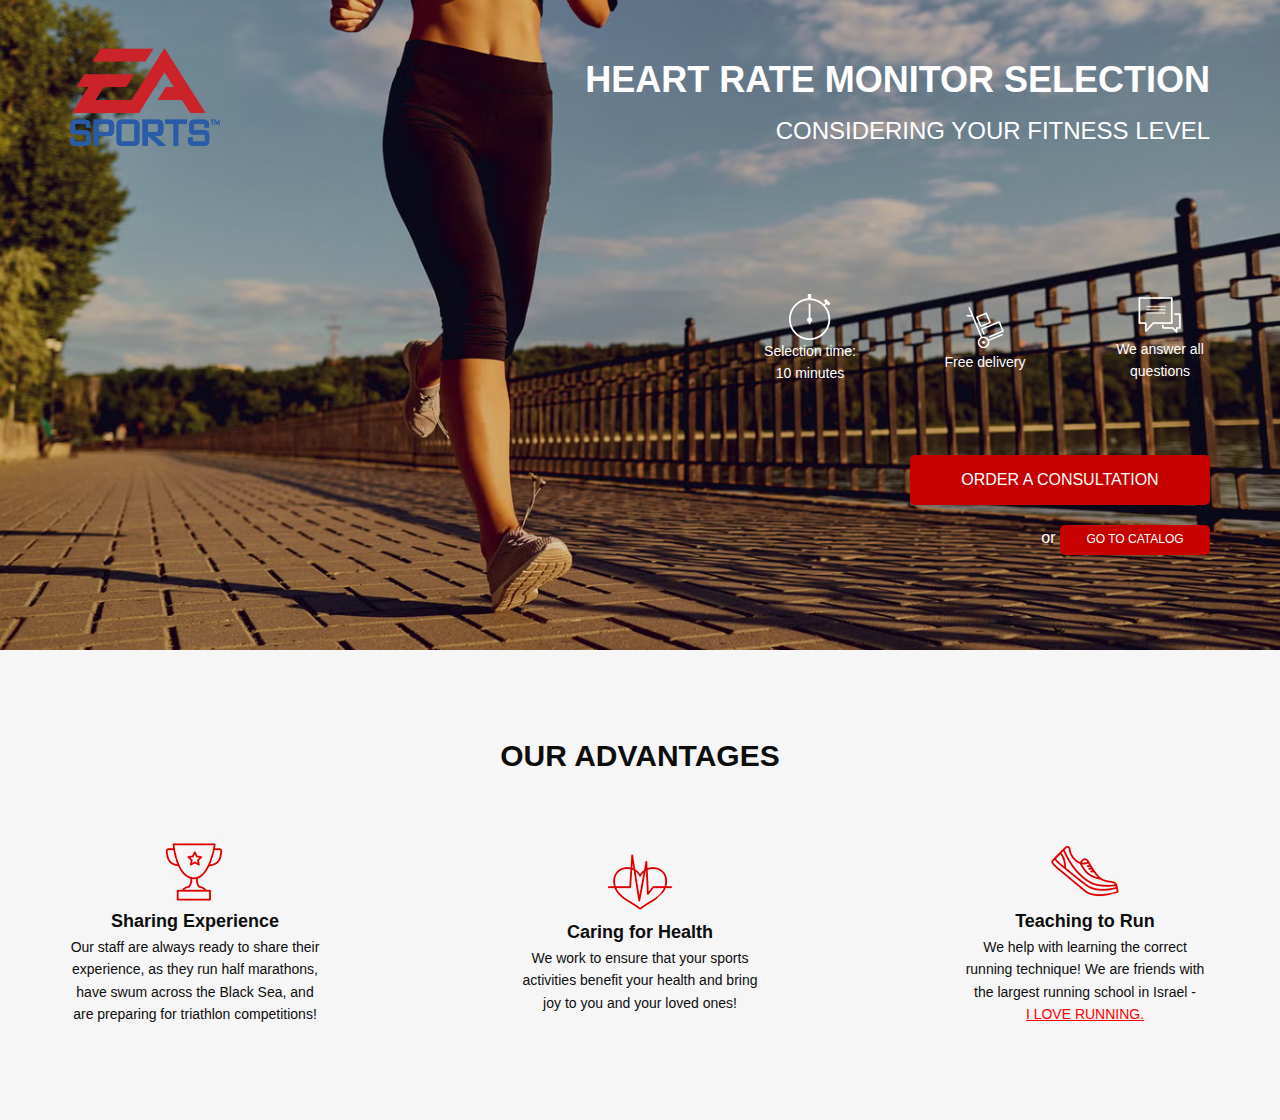
==== index.html @ 6e117849 "Modified buttons and added 'back' battons to return to main view." ====
<!DOCTYPE html>
<html lang="en">
    <head>
        <meta charset="UTF-8">
        <meta name="viewport" content="width=device-width, initial-scale=1.0">
        <meta http-equiv="X-UA-Compatible" content="ie=edge">
        <meta name="description" content="Get the best heart rate monitor for your fitness level. Official representatives of Garmin, Polar, Suunto. Free consultation available.">
        <title>Document</title>
        <link rel="stylesheet" href="https://maxcdn.bootstrapcdn.com/bootstrap/3.4.1/css/bootstrap.min.css">
        <link rel="stylesheet" href="css/style.css">
    </head>
    <body>
        <section class="promo">
            <div class="container">
                <header class="header">
                    <a href="#" class="header_logo"><img src="css/icons/logo.png" alt="logo" class="img-fluid"></a>
                    <div class="header_title">
                        <h1 class="header_main_title">Heart Rate Monitor Selection</h1>
                        <h2 class="header__subheader">Considering Your Fitness Level</h2>
                    </div>
                </header>
                <div class="promo_wrapper">
                    
                    <div class="promo_icons">
                        <div class="promo_icon"><img src="css/icons/header/timer.svg" alt="Selection time: 10 minutes">Selection time: 10 minutes</div>
                        <div class="promo_icon"><img src="css/icons/header/hand-cart.svg" alt="Free delivery">Free delivery</div>
                        <div class="promo_icon"><img src="css/icons/header/messages.svg" alt="We answer all questions">We answer all questions</div>
                    </div>
                    <!--Add variable send for chagne view of consultation form according to button press(back call of consultation)-->
                    <button class="button button_main" type="button" onclick="window.location.href='consultation_form.html'" aria-label="Order a consultation">Order a consultation</button>
                    <div class="promo_link">
                        or 
                        <button class="button" type="button" onclick="window.location.href='catalog.html'" aria-label="Go to catalog">Go to catalog</button>
                    </div>
                </div>
            </div>
        </section>
        <section class="advantages">
            <div class="container">
                <h2 class="title">Our Advantages</h2>
                <div class="advantages_wrapper">
                    <div class="advantages_item">
                        <img src="css/icons/advantages/cup.svg" alt="Sharing Experience">
                        <div class="advantages_subtitle">Sharing Experience</div>
                        <div class="advantages_descr">Our staff are always ready to share their experience, as they run half marathons, have swum across the Black Sea, and are preparing for triathlon competitions!</div>
                    </div>
                    <div class="advantages_item">
                        <img src="css/icons/advantages/heart.svg" alt="Caring for Health">
                        <div class="advantages_subtitle">Caring for Health</div>
                        <div class="advantages_descr">We work to ensure that your sports activities benefit your health and bring joy to you and your loved ones!</div>
                    </div>
                    <div class="advantages_item">
                        <img src="css/icons/advantages/shoe.svg" alt="Teaching to Run">
                        <div class="advantages_subtitle">Teaching to Run</div>
                        <div class="advantages_descr">We help with learning the correct running technique! We are friends with the largest running school in Israel -<br> <span>I LOVE RUNNING.</span></div>
                    </div>
                </div>
            </div>
        </section>
        <script src="https://ajax.googleapis.com/ajax/libs/jquery/3.7.1/jquery.min.js"></script>
        <script src="https://maxcdn.bootstrapcdn.com/bootstrap/3.4.1/js/bootstrap.min.js"></script>
    </body>
</html>
---- css/style.css ----
@import url('blocks/promo.css');
@import url('blocks/header.css');
@import url('blocks/button.css'); 
@import url('blocks/advantages.css');
@import url('blocks/title.css'); 
@import url('blocks/consultation.css'); 
@import url('blocks/forms.css');
@import url('blocks/catalog.css');
@import url('blocks/footer.css');

body {
    font-family: Arial, sans-serif;
    line-height: 1.6;
    color: #333;
}

.container {
    max-width: 1200px;
    margin: 0 auto;
    padding: 0 15px;
}

@font-face {
    font-family: 'Museo Sans Cyrl';
    src: local('MuseoSansCyrl-500'),
        url('../fonts/MuseoSansCyrl-500.woff2') format('woff2'),
        url('../fonts/MuseoSansCyrl-500.woff') format('woff');
    font-weight: 500;
    font-style: normal;
}

@font-face {
    font-family: 'Museo Sans Cyrl';
    src: local('MuseoSansCyrl-300'),
        url('../fonts/MuseoSansCyrl-300.woff2') format('woff2'),
        url('../fonts/MuseoSansCyrl-300.woff') format('woff');
    font-weight: 300;
    font-style: normal;
}

@font-face {
    font-family: 'Museo Sans Cyrl';
    src: local('MuseoSansCyrl-700'),
        url('../fonts/MuseoSansCyrl-700.woff2') format('woff2'),
        url('../fonts/MuseoSansCyrl-700.woff') format('woff');
    font-weight: 700;
    font-style: normal;
}
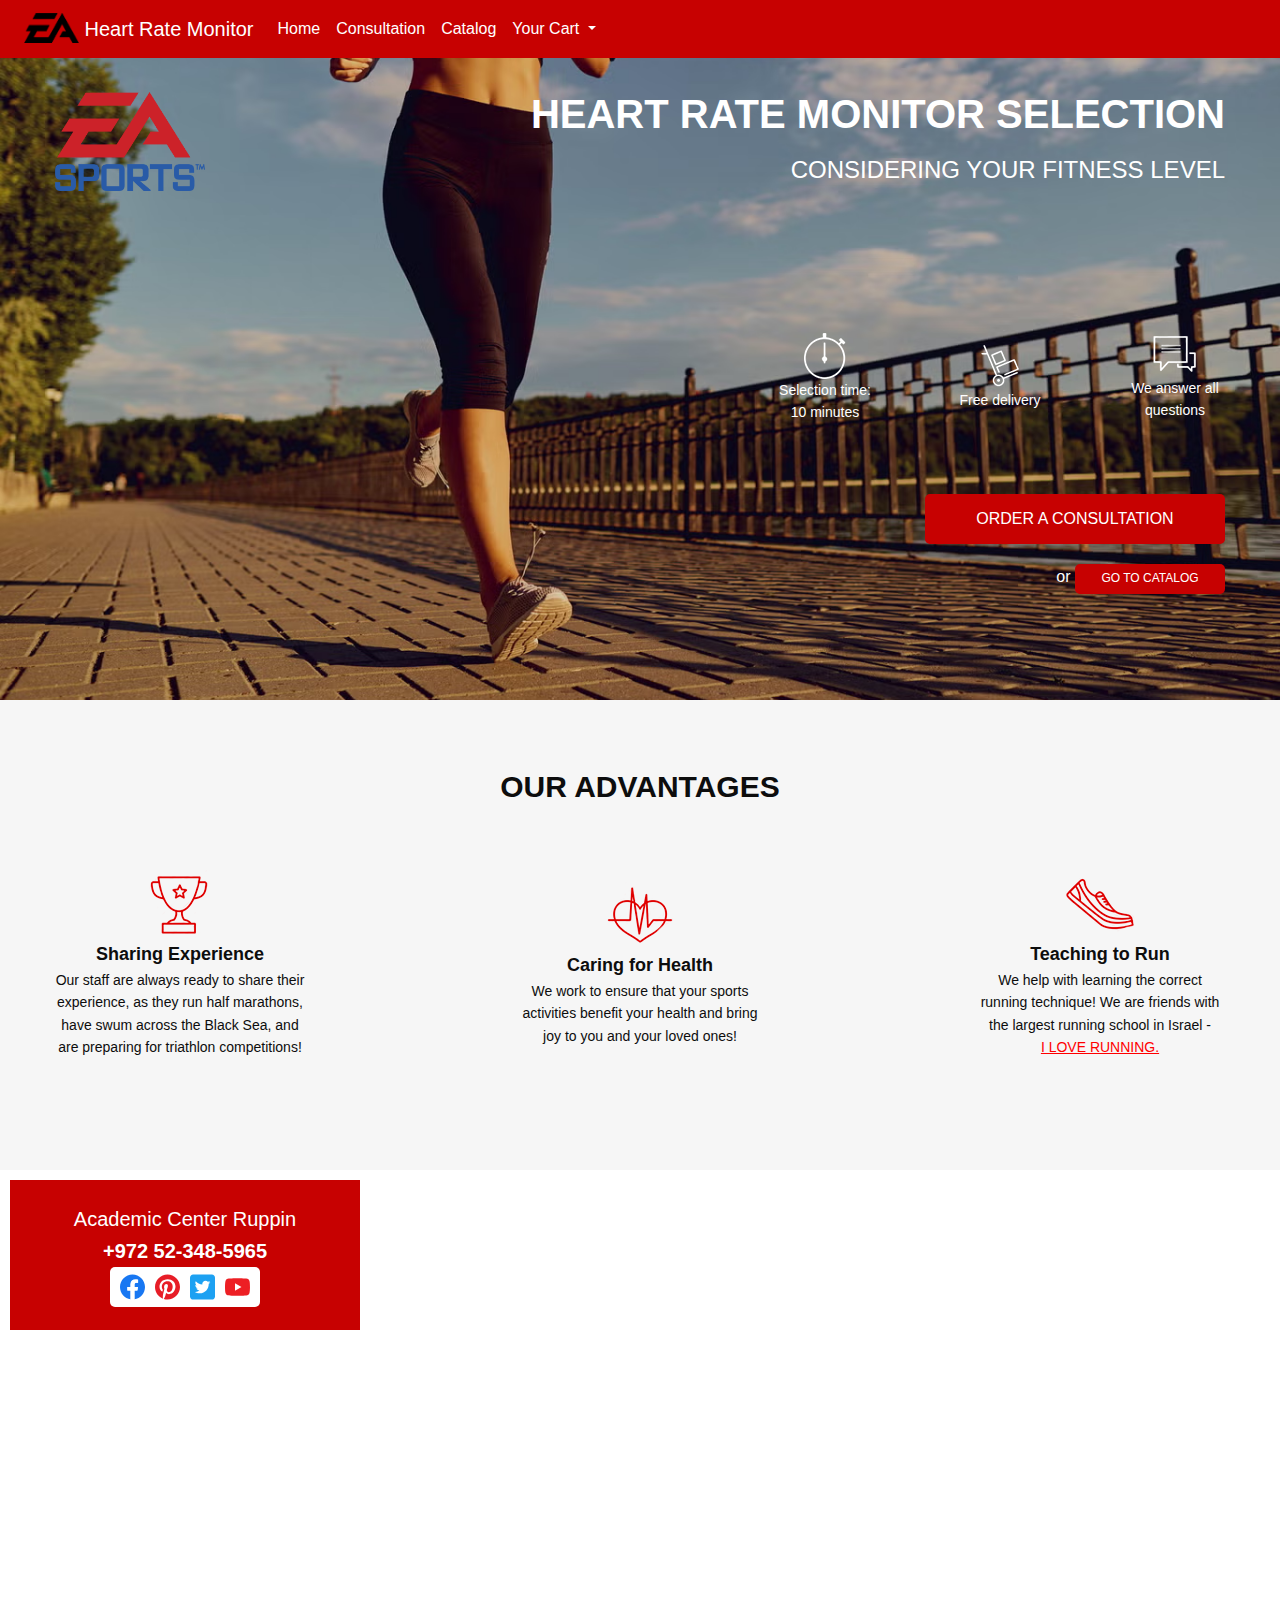
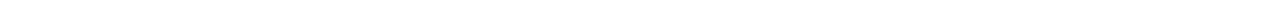
==== commit 48797f0c: "Added navbar." ====
--- a/index.html
+++ b/index.html
@@ -3,13 +3,44 @@
     <head>
         <meta charset="UTF-8">
         <meta name="viewport" content="width=device-width, initial-scale=1.0">
-        <meta http-equiv="X-UA-Compatible" content="ie=edge">
-        <meta name="description" content="Get the best heart rate monitor for your fitness level. Official representatives of Garmin, Polar, Suunto. Free consultation available.">
         <title>Document</title>
-        <link rel="stylesheet" href="https://maxcdn.bootstrapcdn.com/bootstrap/3.4.1/css/bootstrap.min.css">
+        <link rel="stylesheet" href="https://cdn.jsdelivr.net/npm/bootstrap@4.0.0/dist/css/bootstrap.min.css" integrity="sha384-Gn5384xqQ1aoWXA+058RXPxPg6fy4IWvTNh0E263XmFcJlSAwiGgFAW/dAiS6JXm" crossorigin="anonymous">
         <link rel="stylesheet" href="css/style.css">
     </head>
     <body>
+        <nav class="navbar fixed-top navbar-expand-lg navbar-light bg-nav px-4">
+            <a class="navbar-brand text-white" href="#">
+                <img src="css/icons/nav_logo.png" width="55" height="30" class="d-inline-block align-top" alt="">
+                Heart Rate Monitor
+            </a>
+            <button class="navbar-toggler" type="button" data-toggle="collapse" data-target="#navbarNav" aria-controls="navbarNav" aria-expanded="false" aria-label="Toggle navigation">
+                <span class="navbar-toggler-icon"></span>
+            </button>
+            <div class="collapse navbar-collapse" id="navbarNav">
+                <ul class="navbar-nav">
+                    <li class="nav-item active">
+                        <a class="nav-link text-white" href="index.html">Home</a>
+                    </li>
+                    <li class="nav-item">
+                        <a class="nav-link text-white" href="consultation_form.html">Consultation</a>
+                    </li>
+                    <li class="nav-item">
+                        <a class="nav-link text-white" href="catalog.html">Catalog</a>
+                    </li>
+                    <li class="nav-item dropdown">
+                        <a class="nav-link dropdown-toggle text-white" href="#" id="navbarDropdown" role="button" data-toggle="dropdown" aria-haspopup="true" aria-expanded="false">
+                        Your Cart
+                        </a>
+                        <div class="dropdown-menu bg-light" aria-labelledby="navbarDropdown">
+                            <a class="dropdown-item" href="#">Item_1</a>
+                            <a class="dropdown-item" href="#">Item_2</a>
+                            <div class="dropdown-divider"></div>
+                            <button class="button button_dropdown" type="button" onclick="window.location.href='shopping-cart.html'" aria-label="To CART">To cart</button>
+                        </div>
+                    </li>
+                </ul>
+            </div>
+        </nav>
         <section class="promo">
             <div class="container">
                 <header class="header">
@@ -57,7 +88,23 @@
                 </div>
             </div>
         </section>
-        <script src="https://ajax.googleapis.com/ajax/libs/jquery/3.7.1/jquery.min.js"></script>
-        <script src="https://maxcdn.bootstrapcdn.com/bootstrap/3.4.1/js/bootstrap.min.js"></script>
+        <section class="footer">
+            <iframe src="https://www.google.com/maps/embed?pb=!1m18!1m12!1m3!1d3370.863099173021!2d34.909688276137594!3d32.342384606070176!2m3!1f0!2f0!3f0!3m2!1i1024!2i768!4f13.1!3m3!1m2!1s0x151d16a555555555%3A0xeef2b9c4fa52e717!2sRuppin%20Academic%20Center!5e0!3m2!1sen!2sil!4v1720000004179!5m2!1sen!2sil" width="100%" height="450" style="border:0;" allowfullscreen="" loading="lazy" referrerpolicy="no-referrer-when-downgrade"></iframe>
+            <div class="footer_wrapper">
+                <div class="footer_address">Academic Center Ruppin</div>
+                <a href="#" class="footer_phone">+972 52-348-5965</a>
+                <div id="footer_socials">
+                    <div class="social_icons">
+                        <div class="social_icon"><img src="css/icons/socials/facebook_icon.svg" alt="facebook"></div>
+                        <div class="social_icon"><img src="css/icons/socials/pinterest_icon.svg" alt="pinterest"></div>
+                        <div class="social_icon"><img src="css/icons/socials/twitter_icon.svg" alt="twitter"></div>
+                        <div class="social_icon"><img src="css/icons/socials/youtube_icon.svg" alt="youtube"></div>
+                    </div>
+                </div>
+            </div>
+        </section>
+        <script src="https://code.jquery.com/jquery-3.2.1.slim.min.js" integrity="sha384-KJ3o2DKtIkvYIK3UENzmM7KCkRr/rE9/Qpg6aAZGJwFDMVNA/GpGFF93hXpG5KkN" crossorigin="anonymous"></script>
+<script src="https://cdn.jsdelivr.net/npm/popper.js@1.12.9/dist/umd/popper.min.js" integrity="sha384-ApNbgh9B+Y1QKtv3Rn7W3mgPxhU9K/ScQsAP7hUibX39j7fakFPskvXusvfa0b4Q" crossorigin="anonymous"></script>
+<script src="https://cdn.jsdelivr.net/npm/bootstrap@4.0.0/dist/js/bootstrap.min.js" integrity="sha384-JZR6Spejh4U02d8jOt6vLEHfe/JQGiRRSQQxSfFWpi1MquVdAyjUar5+76PVCmYl" crossorigin="anonymous"></script>
     </body>
 </html>
--- a/css/style.css
+++ b/css/style.css
@@ -7,6 +7,7 @@
 @import url('blocks/forms.css');
 @import url('blocks/catalog.css');
 @import url('blocks/footer.css');
+@import url('blocks/shopping-cart.css');
 
 body {
     font-family: Arial, sans-serif;
@@ -18,6 +19,10 @@
     max-width: 1200px;
     margin: 0 auto;
     padding: 0 15px;
+}
+
+.bg-nav {
+    background-color: #c70101;
 }
 
 @font-face {
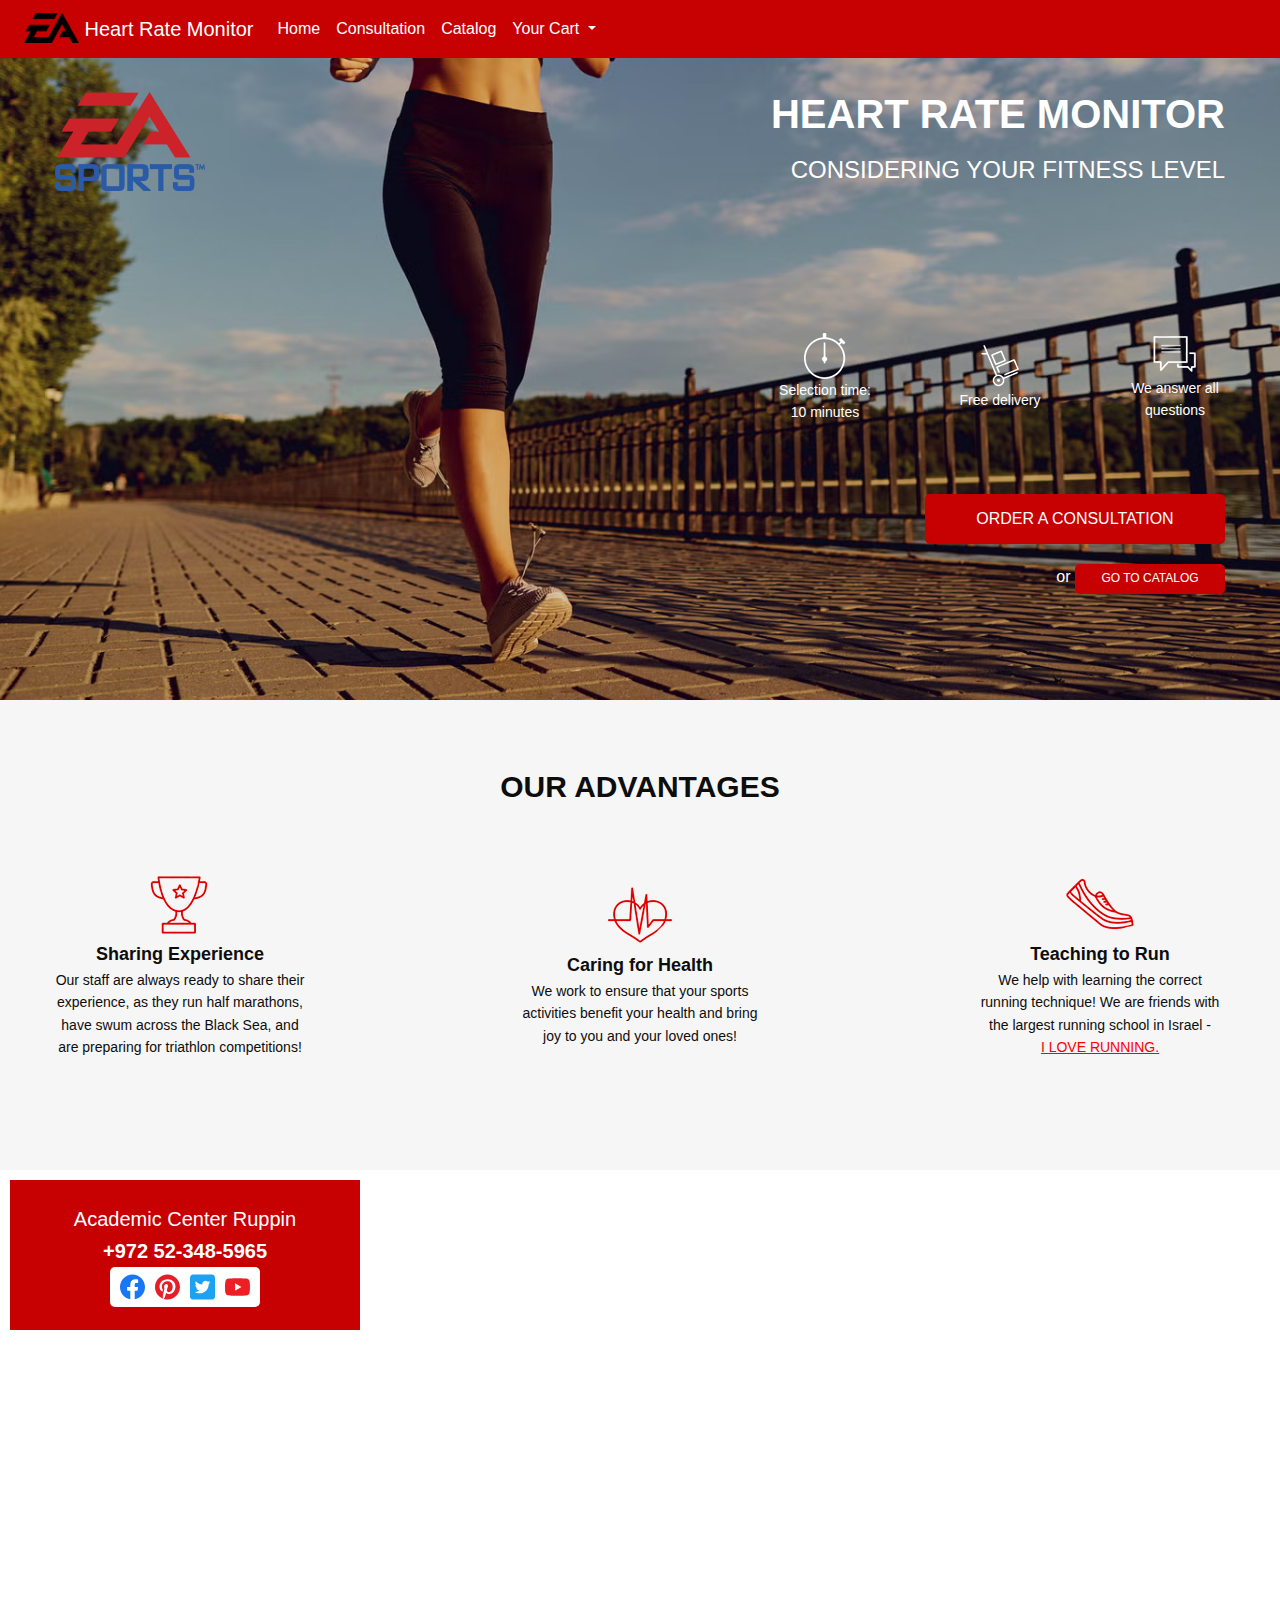
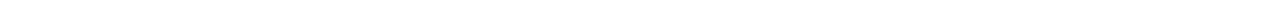
==== commit 830769c3: "Added responsiveness." ====
--- a/index.html
+++ b/index.html
@@ -46,8 +46,8 @@
                 <header class="header">
                     <a href="#" class="header_logo"><img src="css/icons/logo.png" alt="logo" class="img-fluid"></a>
                     <div class="header_title">
-                        <h1 class="header_main_title">Heart Rate Monitor Selection</h1>
-                        <h2 class="header__subheader">Considering Your Fitness Level</h2>
+                        <h1 class="header_main_title">Heart Rate Monitor</h1>
+                        <h2 class="header_subheader">Considering Your Fitness Level</h2>
                     </div>
                 </header>
                 <div class="promo_wrapper">
@@ -59,7 +59,7 @@
                     </div>
                     <!--Add variable send for chagne view of consultation form according to button press(back call of consultation)-->
                     <button class="button button_main" type="button" onclick="window.location.href='consultation_form.html'" aria-label="Order a consultation">Order a consultation</button>
-                    <div class="promo_link">
+                    <div class="promo_button_to_cart">
                         or 
                         <button class="button" type="button" onclick="window.location.href='catalog.html'" aria-label="Go to catalog">Go to catalog</button>
                     </div>
@@ -104,7 +104,8 @@
             </div>
         </section>
         <script src="https://code.jquery.com/jquery-3.2.1.slim.min.js" integrity="sha384-KJ3o2DKtIkvYIK3UENzmM7KCkRr/rE9/Qpg6aAZGJwFDMVNA/GpGFF93hXpG5KkN" crossorigin="anonymous"></script>
-<script src="https://cdn.jsdelivr.net/npm/popper.js@1.12.9/dist/umd/popper.min.js" integrity="sha384-ApNbgh9B+Y1QKtv3Rn7W3mgPxhU9K/ScQsAP7hUibX39j7fakFPskvXusvfa0b4Q" crossorigin="anonymous"></script>
-<script src="https://cdn.jsdelivr.net/npm/bootstrap@4.0.0/dist/js/bootstrap.min.js" integrity="sha384-JZR6Spejh4U02d8jOt6vLEHfe/JQGiRRSQQxSfFWpi1MquVdAyjUar5+76PVCmYl" crossorigin="anonymous"></script>
+        <script src="https://cdn.jsdelivr.net/npm/popper.js@1.12.9/dist/umd/popper.min.js" integrity="sha384-ApNbgh9B+Y1QKtv3Rn7W3mgPxhU9K/ScQsAP7hUibX39j7fakFPskvXusvfa0b4Q" crossorigin="anonymous"></script>
+        <script src="https://cdn.jsdelivr.net/npm/bootstrap@4.0.0/dist/js/bootstrap.min.js" integrity="sha384-JZR6Spejh4U02d8jOt6vLEHfe/JQGiRRSQQxSfFWpi1MquVdAyjUar5+76PVCmYl" crossorigin="anonymous"></script>
+        <script src="js/script.js"></script>
     </body>
 </html>
--- a/css/style.css
+++ b/css/style.css
@@ -8,7 +8,7 @@
 @import url('blocks/catalog.css');
 @import url('blocks/footer.css');
 @import url('blocks/shopping-cart.css');
-
+@import url('blocks/responsive.css');
 body {
     font-family: Arial, sans-serif;
     line-height: 1.6;
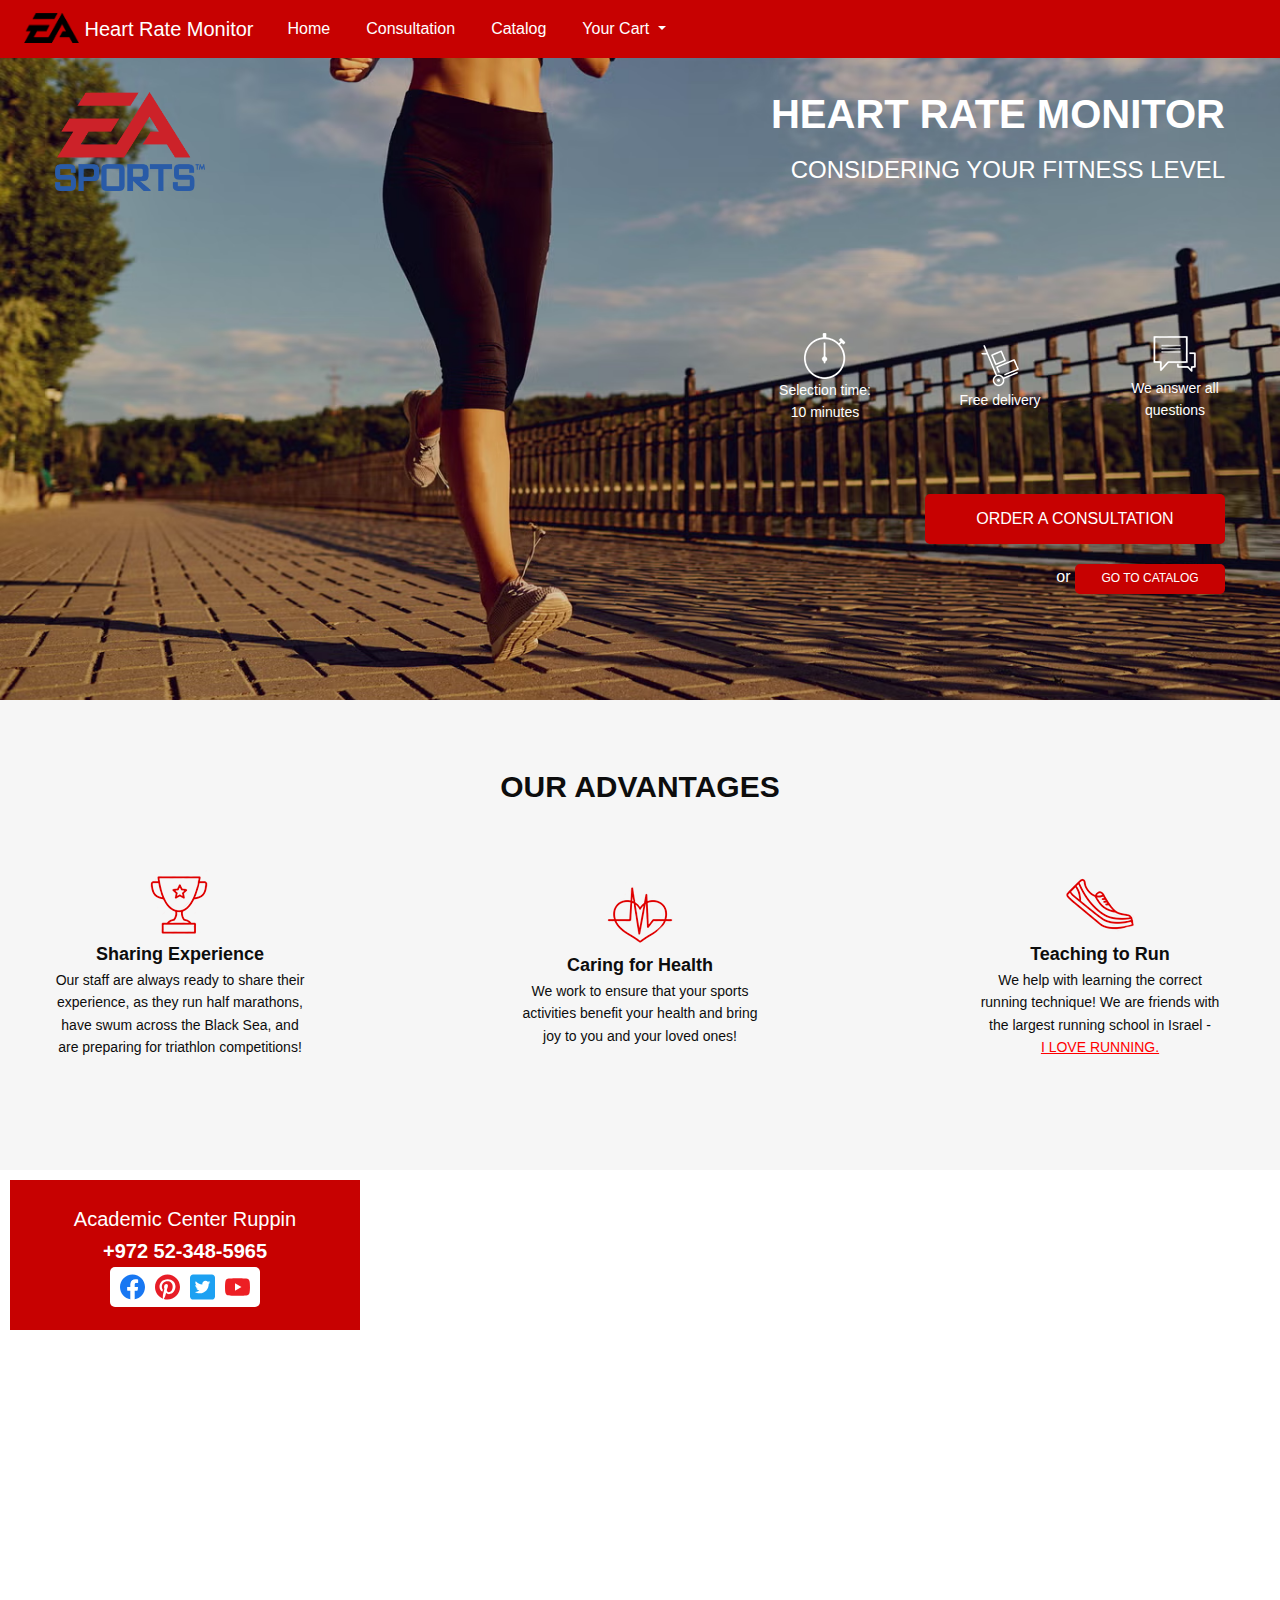
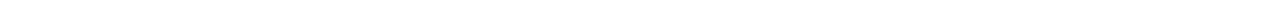
==== commit 0f67e7a4: "Reuseage nav bar with jquerry" ====
--- a/index.html
+++ b/index.html
@@ -8,39 +8,7 @@
         <link rel="stylesheet" href="css/style.css">
     </head>
     <body>
-        <nav class="navbar fixed-top navbar-expand-lg navbar-light bg-nav px-4">
-            <a class="navbar-brand text-white" href="#">
-                <img src="css/icons/nav_logo.png" width="55" height="30" class="d-inline-block align-top" alt="">
-                Heart Rate Monitor
-            </a>
-            <button class="navbar-toggler" type="button" data-toggle="collapse" data-target="#navbarNav" aria-controls="navbarNav" aria-expanded="false" aria-label="Toggle navigation">
-                <span class="navbar-toggler-icon"></span>
-            </button>
-            <div class="collapse navbar-collapse" id="navbarNav">
-                <ul class="navbar-nav">
-                    <li class="nav-item active">
-                        <a class="nav-link text-white" href="index.html">Home</a>
-                    </li>
-                    <li class="nav-item">
-                        <a class="nav-link text-white" href="consultation_form.html">Consultation</a>
-                    </li>
-                    <li class="nav-item">
-                        <a class="nav-link text-white" href="catalog.html">Catalog</a>
-                    </li>
-                    <li class="nav-item dropdown">
-                        <a class="nav-link dropdown-toggle text-white" href="#" id="navbarDropdown" role="button" data-toggle="dropdown" aria-haspopup="true" aria-expanded="false">
-                        Your Cart
-                        </a>
-                        <div class="dropdown-menu bg-light" aria-labelledby="navbarDropdown">
-                            <a class="dropdown-item" href="#">Item_1</a>
-                            <a class="dropdown-item" href="#">Item_2</a>
-                            <div class="dropdown-divider"></div>
-                            <button class="button button_dropdown" type="button" onclick="window.location.href='shopping-cart.html'" aria-label="To CART">To cart</button>
-                        </div>
-                    </li>
-                </ul>
-            </div>
-        </nav>
+        <div id="nav-placeholder"></div>
         <section class="promo">
             <div class="container">
                 <header class="header">
@@ -71,17 +39,17 @@
                 <h2 class="title">Our Advantages</h2>
                 <div class="advantages_wrapper">
                     <div class="advantages_item">
-                        <img src="css/icons/advantages/cup.svg" alt="Sharing Experience">
+                        <img src="css/icons/advantages/cup.svg" alt="Cup" class="icon_cup_animated">
                         <div class="advantages_subtitle">Sharing Experience</div>
                         <div class="advantages_descr">Our staff are always ready to share their experience, as they run half marathons, have swum across the Black Sea, and are preparing for triathlon competitions!</div>
                     </div>
                     <div class="advantages_item">
-                        <img src="css/icons/advantages/heart.svg" alt="Caring for Health">
+                        <img src="css/icons/advantages/heart.svg" alt="Heart" class="icon_heart_animated">
                         <div class="advantages_subtitle">Caring for Health</div>
                         <div class="advantages_descr">We work to ensure that your sports activities benefit your health and bring joy to you and your loved ones!</div>
                     </div>
                     <div class="advantages_item">
-                        <img src="css/icons/advantages/shoe.svg" alt="Teaching to Run">
+                        <img src="css/icons/advantages/shoe.svg" alt="Shoe">
                         <div class="advantages_subtitle">Teaching to Run</div>
                         <div class="advantages_descr">We help with learning the correct running technique! We are friends with the largest running school in Israel -<br> <span>I LOVE RUNNING.</span></div>
                     </div>
@@ -103,9 +71,11 @@
                 </div>
             </div>
         </section>
+        <script src="https://ajax.googleapis.com/ajax/libs/jquery/3.7.1/jquery.min.js"></script>
         <script src="https://code.jquery.com/jquery-3.2.1.slim.min.js" integrity="sha384-KJ3o2DKtIkvYIK3UENzmM7KCkRr/rE9/Qpg6aAZGJwFDMVNA/GpGFF93hXpG5KkN" crossorigin="anonymous"></script>
         <script src="https://cdn.jsdelivr.net/npm/popper.js@1.12.9/dist/umd/popper.min.js" integrity="sha384-ApNbgh9B+Y1QKtv3Rn7W3mgPxhU9K/ScQsAP7hUibX39j7fakFPskvXusvfa0b4Q" crossorigin="anonymous"></script>
         <script src="https://cdn.jsdelivr.net/npm/bootstrap@4.0.0/dist/js/bootstrap.min.js" integrity="sha384-JZR6Spejh4U02d8jOt6vLEHfe/JQGiRRSQQxSfFWpi1MquVdAyjUar5+76PVCmYl" crossorigin="anonymous"></script>
+        <script src="https://ajax.googleapis.com/ajax/libs/jquery/3.7.1/jquery.min.js"></script>
         <script src="js/script.js"></script>
     </body>
 </html>
--- a/css/style.css
+++ b/css/style.css
@@ -9,6 +9,8 @@
 @import url('blocks/footer.css');
 @import url('blocks/shopping-cart.css');
 @import url('blocks/responsive.css');
+@import url('blocks/navbar.css');
+
 body {
     font-family: Arial, sans-serif;
     line-height: 1.6;
@@ -20,36 +22,3 @@
     margin: 0 auto;
     padding: 0 15px;
 }
-
-.bg-nav {
-    background-color: #c70101;
-}
-
-@font-face {
-    font-family: 'Museo Sans Cyrl';
-    src: local('MuseoSansCyrl-500'),
-        url('../fonts/MuseoSansCyrl-500.woff2') format('woff2'),
-        url('../fonts/MuseoSansCyrl-500.woff') format('woff');
-    font-weight: 500;
-    font-style: normal;
-}
-
-@font-face {
-    font-family: 'Museo Sans Cyrl';
-    src: local('MuseoSansCyrl-300'),
-        url('../fonts/MuseoSansCyrl-300.woff2') format('woff2'),
-        url('../fonts/MuseoSansCyrl-300.woff') format('woff');
-    font-weight: 300;
-    font-style: normal;
-}
-
-@font-face {
-    font-family: 'Museo Sans Cyrl';
-    src: local('MuseoSansCyrl-700'),
-        url('../fonts/MuseoSansCyrl-700.woff2') format('woff2'),
-        url('../fonts/MuseoSansCyrl-700.woff') format('woff');
-    font-weight: 700;
-    font-style: normal;
-}
-
-
